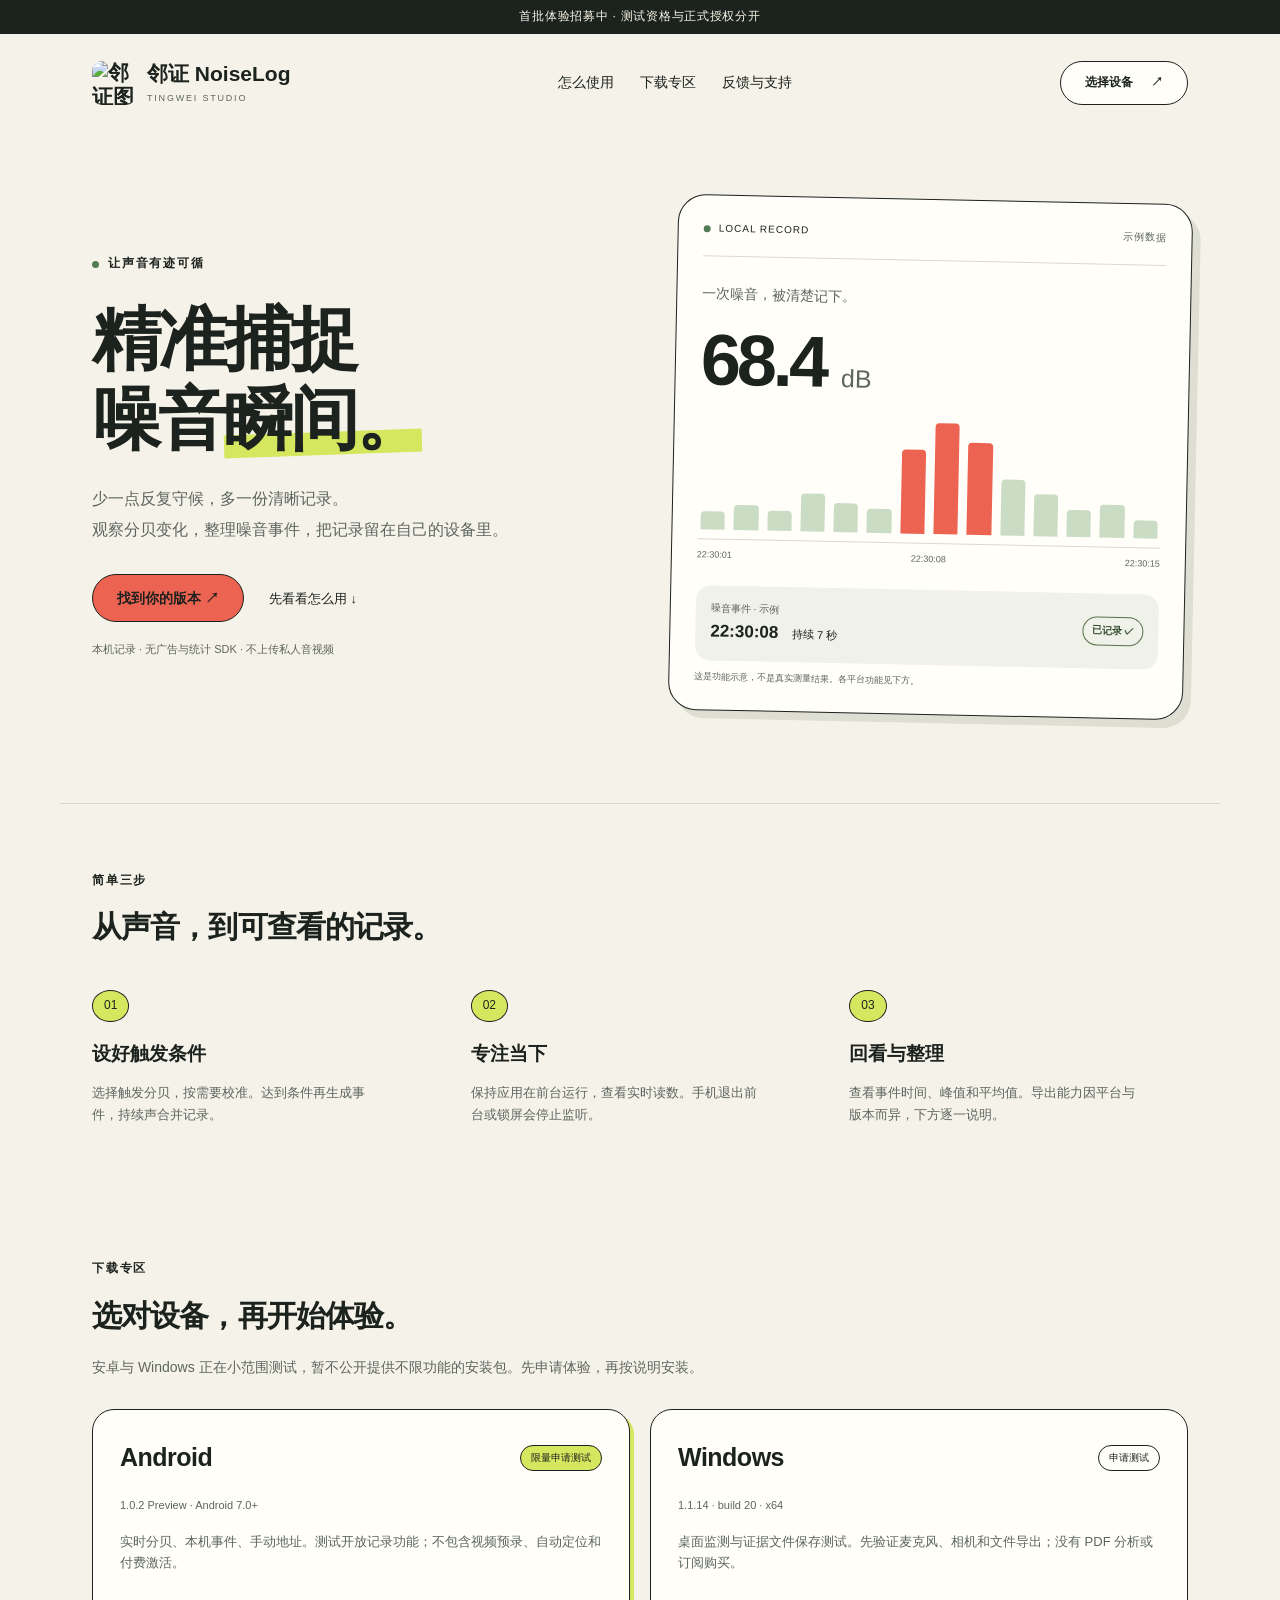
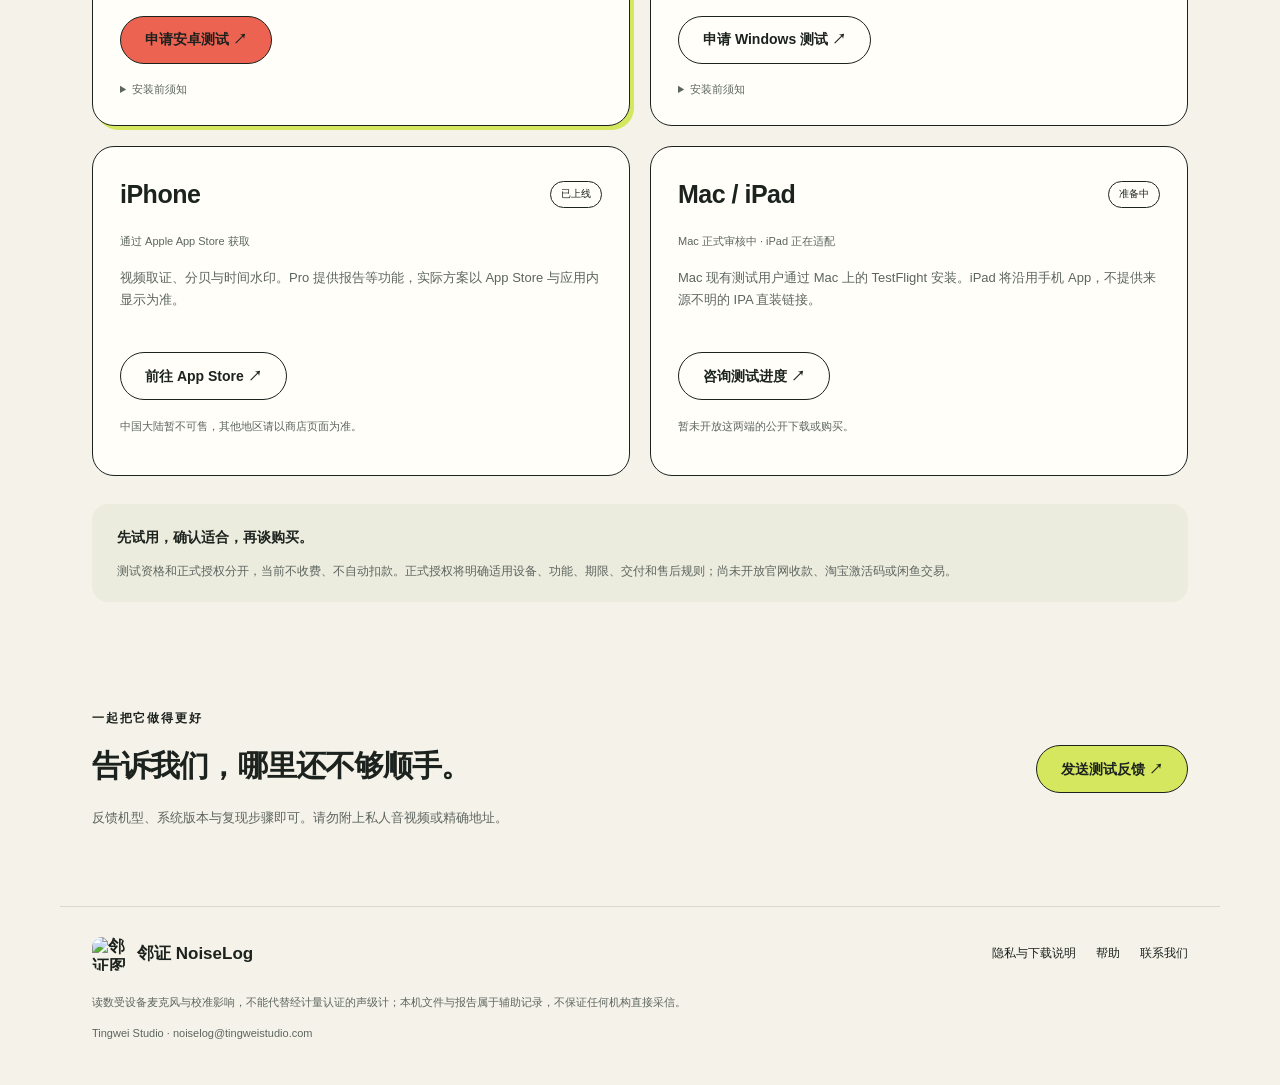
==== index.html @ 9f9c17ed "Add files via upload" ====
<!doctype html>
<html lang="zh-CN"><head><meta charset="utf-8"><meta name="viewport" content="width=device-width, initial-scale=1"><meta name="description" content="邻证 NoiseLog，在设备本机观察声音、记录噪音事件。查看各平台的下载与测试进度。"><title>邻证 NoiseLog · 捕捉噪音瞬间</title><link rel="stylesheet" href="styles.css"></head>
<body><div class="preview-note">首批体验招募中 · 测试资格与正式授权分开</div>
<header class="shell nav"><a class="brand" href="index.html"><img src="assets/noiselog-icon.png" alt="邻证图标" width="44" height="44"><span>邻证 <b>NoiseLog</b><small>TINGWEI STUDIO</small></span></a><nav aria-label="主导航"><a href="#how">怎么使用</a><a href="#downloads">下载专区</a><a href="support.html">反馈与支持</a></nav><a class="button small" href="#downloads">选择设备 <span aria-hidden="true">↗</span></a></header>
<main><section class="shell hero"><div><p class="eyebrow"><span></span> 让声音有迹可循</p><h1>精准捕捉<br>噪音<span class="highlight">瞬间。</span></h1><p class="lead">少一点反复守候，多一份清晰记录。<br>观察分贝变化，整理噪音事件，把记录留在自己的设备里。</p><div class="hero-actions"><a class="button coral" href="#downloads">找到你的版本 ↗</a><a class="text-link" href="#how">先看看怎么用 ↓</a></div><p class="fine">本机记录 · 无广告与统计 SDK · 不上传私人音视频</p></div>
<div class="product-visual" aria-label="噪音事件示意图"><div class="visual-top"><span class="tiny-dot"></span> LOCAL RECORD <span>示例数据</span></div><div class="meter-label">一次噪音，被清楚记下。</div><div class="meter-value">68.4 <span>dB</span></div><div class="chart" aria-hidden="true"><i style="--h:15%"></i><i style="--h:21%"></i><i style="--h:17%"></i><i style="--h:32%"></i><i style="--h:25%"></i><i style="--h:20%"></i><i style="--h:72%"></i><i style="--h:95%"></i><i style="--h:79%"></i><i style="--h:48%"></i><i style="--h:36%"></i><i style="--h:23%"></i><i style="--h:28%"></i><i style="--h:15%"></i></div><div class="times"><span>22:30:01</span><span>22:30:08</span><span>22:30:15</span></div><div class="event"><div><small>噪音事件 · 示例</small><strong>22:30:08 <span>持续 7 秒</span></strong></div><b>已记录 ✓</b></div><p class="visual-note">这是功能示意，不是真实测量结果。各平台功能见下方。</p></div></section>
<section id="how" class="shell how"><div class="section-heading"><p class="eyebrow">简单三步</p><h2>从声音，到可查看的记录。</h2></div><div class="steps"><article><span class="step-no">01</span><h3>设好触发条件</h3><p>选择触发分贝，按需要校准。达到条件再生成事件，持续声合并记录。</p></article><article><span class="step-no">02</span><h3>专注当下</h3><p>保持应用在前台运行，查看实时读数。手机退出前台或锁屏会停止监听。</p></article><article><span class="step-no">03</span><h3>回看与整理</h3><p>查看事件时间、峰值和平均值。导出能力因平台与版本而异，下方逐一说明。</p></article></div></section>
<section id="downloads" class="shell downloads"><div class="section-heading"><p class="eyebrow">下载专区</p><h2>选对设备，再开始体验。</h2><p>安卓与 Windows 正在小范围测试，暂不公开提供不限功能的安装包。先申请体验，再按说明安装。</p></div><div class="download-grid">
<article class="download-card featured"><div class="card-heading"><h3>Android</h3><span class="badge lime">限量申请测试</span></div><p class="version">1.0.2 Preview · Android 7.0+</p><p>实时分贝、本机事件、手动地址。测试开放记录功能；不包含视频预录、自动定位和付费激活。</p><a class="button coral" href="mailto:noiselog@tingweistudio.com?subject=申请安卓测试&amp;body=手机型号：%0A系统版本：%0A希望测试的功能：">申请安卓测试 ↗</a><details><summary>安装前须知</summary><p>收到申请后按批次确认测试资格，资格确认不等于邮件已自动发出。测试功能不等于购买正式授权，安装方式与已知问题随包说明。华为设备需先确认系统是否支持 Android APK，不能保证 HarmonyOS NEXT 兼容。</p></details></article>
<article class="download-card"><div class="card-heading"><h3>Windows</h3><span class="badge">申请测试</span></div><p class="version">1.1.14 · build 20 · x64</p><p>桌面监测与证据文件保存测试。先验证麦克风、相机和文件导出；没有 PDF 分析或订阅购买。</p><a class="button" href="mailto:noiselog@tingweistudio.com?subject=申请Windows测试&amp;body=电脑型号：%0AWindows版本：%0A希望测试的功能：">申请 Windows 测试 ↗</a><details><summary>安装前须知</summary><p>适用于兼容的 Windows 10/11 x64 设备。当前安装包未做可信代码签名，且尚待 Windows 真机验收。遇到系统安全提示先核对来源，不关闭整体安全防护。</p></details></article>
<article class="download-card"><div class="card-heading"><h3>iPhone</h3><span class="badge">已上线</span></div><p class="version">通过 Apple App Store 获取</p><p>视频取证、分贝与时间水印。Pro 提供报告等功能，实际方案以 App Store 与应用内显示为准。</p><a class="button" href="https://apps.apple.com/app/id6823163668" rel="noopener noreferrer" target="_blank">前往 App Store ↗</a><p class="fine">中国大陆暂不可售，其他地区请以商店页面为准。</p></article>
<article class="download-card"><div class="card-heading"><h3>Mac / iPad</h3><span class="badge">准备中</span></div><p class="version">Mac 正式审核中 · iPad 正在适配</p><p>Mac 现有测试用户通过 Mac 上的 TestFlight 安装。iPad 将沿用手机 App，不提供来源不明的 IPA 直装链接。</p><a class="button" href="mailto:noiselog@tingweistudio.com?subject=邻证测试咨询">咨询测试进度 ↗</a><p class="fine">暂未开放这两端的公开下载或购买。</p></article>
</div><div class="download-note"><strong>先试用，确认适合，再谈购买。</strong><p>测试资格和正式授权分开，当前不收费、不自动扣款。正式授权将明确适用设备、功能、期限、交付和售后规则；尚未开放官网收款、淘宝激活码或闲鱼交易。</p></div></section>
<section class="shell closing"><div><p class="eyebrow">一起把它做得更好</p><h2>告诉我们，哪里还不够顺手。</h2><p>反馈机型、系统版本与复现步骤即可。请勿附上私人音视频或精确地址。</p></div><a class="button lime-button" href="mailto:noiselog@tingweistudio.com?subject=邻证测试反馈">发送测试反馈 ↗</a></section></main>
<footer class="shell"><div class="footer-top"><a class="brand" href="index.html"><img src="assets/noiselog-icon.png" width="34" height="34" alt="邻证图标"><span>邻证 NoiseLog</span></a><div><a href="privacy.html">隐私与下载说明</a><a href="support.html">帮助</a><a href="mailto:noiselog@tingweistudio.com">联系我们</a></div></div><p class="fine">读数受设备麦克风与校准影响，不能代替经计量认证的声级计；本机文件与报告属于辅助记录，不保证任何机构直接采信。</p><p class="fine">Tingwei Studio · noiselog@tingweistudio.com</p></footer></body></html>
---- styles.css ----
:root{--bg:#f5f3e9;--ink:#1c221e;--muted:#5d655f;--coral:#ed6352;--lime:#d5e75e;--line:#d9dacf;--white:#fffef9}*{box-sizing:border-box}html{scroll-behavior:smooth;scroll-padding-top:24px}body{margin:0;background:var(--bg);color:var(--ink);font-family:-apple-system,BlinkMacSystemFont,"PingFang SC","Microsoft YaHei",sans-serif;line-height:1.65}a{color:inherit;text-decoration:none}a:focus-visible,summary:focus-visible{outline:3px solid #227a66;outline-offset:5px}img{display:block;max-width:100%}.shell{max-width:1160px;margin:auto;padding:0 32px}.preview-note{background:var(--ink);color:#f7f5e8;text-align:center;font-size:12px;padding:7px 12px;letter-spacing:.06em}.nav{display:flex;align-items:center;justify-content:space-between;gap:25px;padding-top:27px;padding-bottom:27px}.brand{display:flex;align-items:center;gap:11px;font-size:21px;font-weight:700;line-height:1.15;flex-shrink:0}.brand img{border-radius:10px}.brand small{display:block;font-size:9px;font-weight:500;letter-spacing:.2em;margin-top:7px;color:var(--muted)}nav{display:flex;gap:26px;font-size:14px}nav a:hover,.text-link:hover{color:#a93226}.button{min-height:48px;display:inline-flex;justify-content:center;align-items:center;gap:18px;padding:11px 24px;border:1.5px solid var(--ink);border-radius:999px;font-size:14px;font-weight:600;background:var(--white);transition:transform .15s,box-shadow .15s}.button:hover{transform:translateY(-2px);box-shadow:3px 3px 0 var(--ink)}.small{font-size:12px;min-height:40px}.coral{background:var(--coral);color:#1d211e}.hero{display:grid;grid-template-columns:1fr 1fr;gap:66px;align-items:center;padding-top:67px;padding-bottom:88px}.eyebrow{font-size:12px;letter-spacing:.15em;font-weight:600;display:flex;gap:9px;align-items:center}.eyebrow span,.tiny-dot{width:7px;height:7px;border-radius:50%;display:inline-block;background:#527c55}h1{font-size:clamp(48px,5.4vw,72px);line-height:1.16;letter-spacing:-.045em;margin:25px 0;font-weight:750}.highlight{position:relative;isolation:isolate;white-space:nowrap}.highlight:after{content:"";position:absolute;left:0;right:0;bottom:4px;height:29%;background:var(--lime);z-index:-1;transform:rotate(-2deg)}.lead{font-size:16px;line-height:1.9;color:var(--muted)}.hero-actions{display:flex;align-items:center;gap:25px;margin:29px 0 18px}.text-link{font-size:13px}.fine{font-size:11px;line-height:1.8;color:var(--muted)}.product-visual{background:#fffef9;border:1.5px solid var(--ink);border-radius:28px;padding:25px;box-shadow:8px 8px 0 #deded2;transform:rotate(1.2deg)}.visual-top{font-size:10px;letter-spacing:.1em;display:flex;align-items:center;gap:8px;border-bottom:1px solid var(--line);padding-bottom:18px}.visual-top span:last-child{margin-left:auto;color:var(--muted)}.meter-label{font-size:14px;margin-top:26px;color:var(--muted)}.meter-value{font-size:72px;font-weight:650;line-height:1.5;letter-spacing:-.055em;font-variant-numeric:tabular-nums}.meter-value span{font-size:25px;letter-spacing:0;color:var(--muted);font-weight:500}.chart{height:126px;display:flex;gap:9px;align-items:flex-end;border-bottom:1px solid var(--line);padding:0 3px 9px}.chart i{height:var(--h);flex:1;background:#cbdcc4;border-radius:4px 4px 0 0}.chart i:nth-child(n+7):nth-child(-n+9){background:var(--coral)}.times{display:flex;justify-content:space-between;color:var(--muted);font-size:9px;margin-top:8px;font-variant-numeric:tabular-nums}.event{display:flex;align-items:center;justify-content:space-between;background:#f0f1e8;border-radius:15px;margin-top:24px;padding:15px}.event small{display:block;font-size:10px;color:var(--muted)}.event strong{font-size:17px;font-weight:600}.event strong span{font-size:11px;font-weight:400;margin-left:9px}.event b{font-size:10px;padding:5px 8px;border:1px solid #58724a;border-radius:999px;color:#365034}.visual-note{font-size:9px;color:var(--muted);margin-bottom:0}.how{border-top:1px solid var(--line);padding-top:55px;padding-bottom:64px}.section-heading h2,.closing h2{font-size:30px;font-weight:650;letter-spacing:-.03em;margin:10px 0 16px}.section-heading p:last-child{font-size:14px;color:var(--muted)}.steps{display:grid;grid-template-columns:repeat(3,1fr);gap:40px;margin-top:38px}.step-no{font-size:12px;display:inline-block;border:1px solid var(--ink);border-radius:50%;padding:5px 11px;background:var(--lime)}h3{font-size:19px;font-weight:650;margin:16px 0 9px}.steps p{font-size:13px;color:var(--muted);max-width:290px}.downloads{padding-top:45px;padding-bottom:60px}.download-grid{display:grid;grid-template-columns:repeat(2,1fr);gap:20px;margin-top:30px}.download-card{display:flex;flex-direction:column;gap:6px;padding:27px;border:1.5px solid var(--ink);border-radius:22px;background:var(--white)}.download-card.featured{box-shadow:4px 4px 0 var(--lime)}.card-heading{display:flex;align-items:center;justify-content:space-between;gap:12px}.card-heading h3{margin:0;font-size:25px;letter-spacing:-.02em}.badge{font-size:10px;border:1px solid var(--ink);border-radius:999px;padding:4px 10px;white-space:nowrap}.lime{background:var(--lime)}.version{font-size:11px;color:var(--muted);margin-bottom:3px}.download-card>p:not(.version):not(.fine){color:var(--muted);font-size:13px;min-height:65px;margin:8px 0 14px}.download-card .button{align-self:flex-start;margin-top:auto}.download-card details{font-size:11px;color:var(--muted);margin-top:10px}.download-card summary{cursor:pointer}.download-card details p{line-height:1.8}.download-note{margin-top:28px;padding:20px 25px;background:#ececde;border-radius:16px}.download-note strong{font-size:14px}.download-note p{font-size:12px;color:var(--muted);margin-bottom:0}.closing{display:flex;align-items:center;justify-content:space-between;gap:30px;padding-top:35px;padding-bottom:65px}.closing p:not(.eyebrow){font-size:13px;color:var(--muted)}.lime-button{background:var(--lime);flex-shrink:0}footer{border-top:1px solid var(--line);padding-top:30px!important;padding-bottom:30px!important}.footer-top{display:flex;align-items:center;justify-content:space-between;margin-bottom:22px}.footer-top .brand{font-size:17px}.footer-top>div{display:flex;gap:20px;font-size:12px}.document{max-width:760px;padding-top:35px;padding-bottom:55px}.document h1{font-size:39px}.document h2{font-size:21px;margin-top:30px}.document p,.document li{font-size:14px;color:var(--muted)}.document a{text-decoration:underline}@media(max-width:780px){.shell{padding-left:22px;padding-right:22px}.nav{padding-top:20px;padding-bottom:20px}.nav nav{display:none}.brand{font-size:18px}.brand img{width:38px;height:38px}.hero{grid-template-columns:1fr;gap:38px;padding-top:32px;padding-bottom:55px}.hero h1{font-size:56px}.product-visual{max-width:530px;width:100%;margin:auto;transform:none}.steps{grid-template-columns:1fr;gap:18px;margin-top:25px}.steps article{border-top:1px solid var(--line);padding-top:18px}.steps p{max-width:none}.steps h3{display:inline-block;margin-left:12px}.download-grid{grid-template-columns:1fr}.download-card{padding:23px}.closing{display:block}.closing .button{margin-top:16px}.section-heading h2,.closing h2{font-size:26px}.footer-top{display:block}.footer-top>div{margin-top:20px}.hero-actions{gap:16px}.hero-actions .button{padding:11px 19px}.nav .button{padding:8px 14px;gap:8px}}@media(prefers-reduced-motion:reduce){html{scroll-behavior:auto}.button{transition:none}}
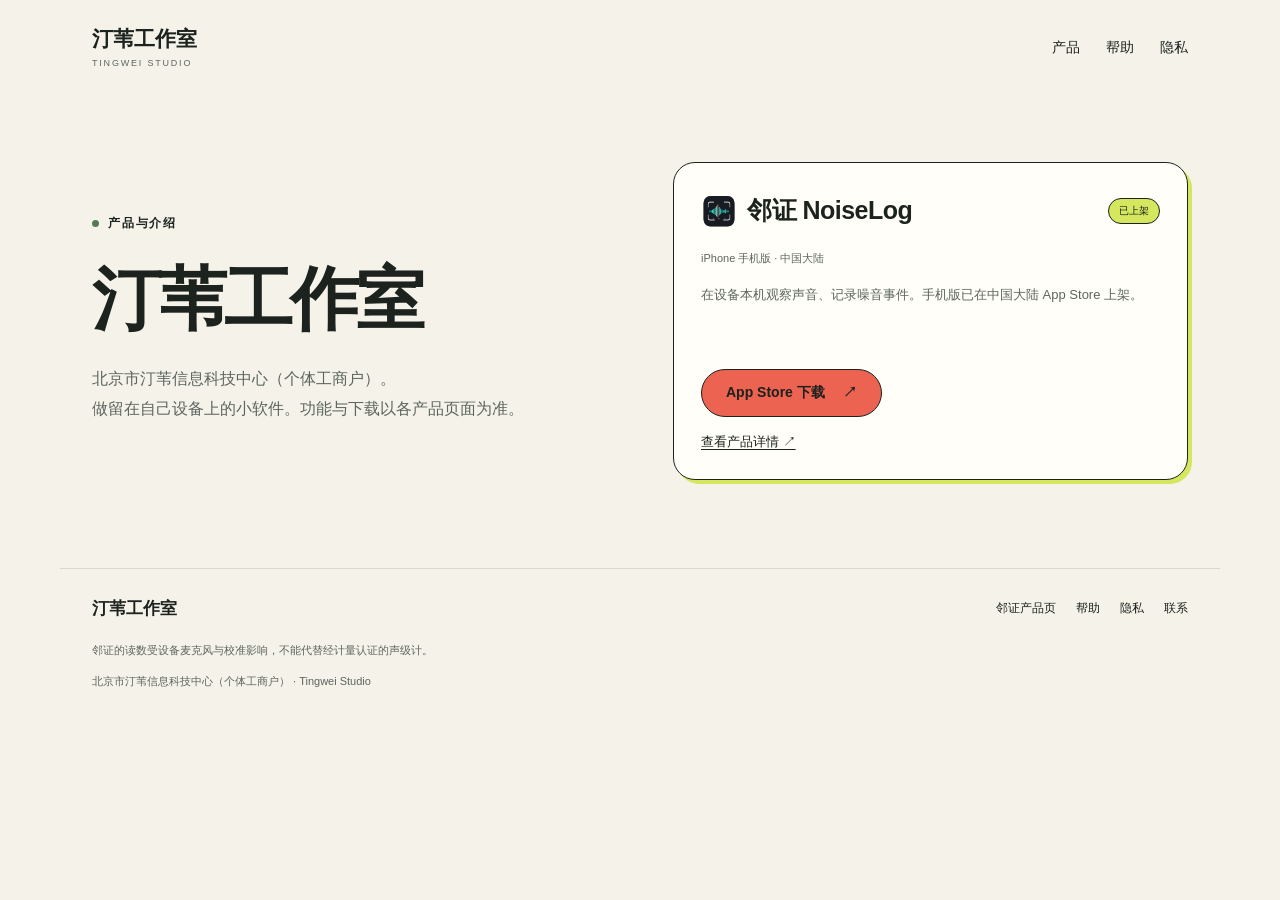
==== commit 3765076b: "Point the studio site at the China App Store launch Replace the old NoiseLog preview page on the com" ====
--- a/index.html
+++ b/index.html
@@ -1,15 +1,42 @@
 <!doctype html>
-<html lang="zh-CN"><head><meta charset="utf-8"><meta name="viewport" content="width=device-width, initial-scale=1"><meta name="description" content="邻证 NoiseLog，在设备本机观察声音、记录噪音事件。查看各平台的下载与测试进度。"><title>邻证 NoiseLog · 捕捉噪音瞬间</title><link rel="stylesheet" href="styles.css"></head>
-<body><div class="preview-note">首批体验招募中 · 测试资格与正式授权分开</div>
-<header class="shell nav"><a class="brand" href="index.html"><img src="assets/noiselog-icon.png" alt="邻证图标" width="44" height="44"><span>邻证 <b>NoiseLog</b><small>TINGWEI STUDIO</small></span></a><nav aria-label="主导航"><a href="#how">怎么使用</a><a href="#downloads">下载专区</a><a href="support.html">反馈与支持</a></nav><a class="button small" href="#downloads">选择设备 <span aria-hidden="true">↗</span></a></header>
-<main><section class="shell hero"><div><p class="eyebrow"><span></span> 让声音有迹可循</p><h1>精准捕捉<br>噪音<span class="highlight">瞬间。</span></h1><p class="lead">少一点反复守候，多一份清晰记录。<br>观察分贝变化，整理噪音事件，把记录留在自己的设备里。</p><div class="hero-actions"><a class="button coral" href="#downloads">找到你的版本 ↗</a><a class="text-link" href="#how">先看看怎么用 ↓</a></div><p class="fine">本机记录 · 无广告与统计 SDK · 不上传私人音视频</p></div>
-<div class="product-visual" aria-label="噪音事件示意图"><div class="visual-top"><span class="tiny-dot"></span> LOCAL RECORD <span>示例数据</span></div><div class="meter-label">一次噪音，被清楚记下。</div><div class="meter-value">68.4 <span>dB</span></div><div class="chart" aria-hidden="true"><i style="--h:15%"></i><i style="--h:21%"></i><i style="--h:17%"></i><i style="--h:32%"></i><i style="--h:25%"></i><i style="--h:20%"></i><i style="--h:72%"></i><i style="--h:95%"></i><i style="--h:79%"></i><i style="--h:48%"></i><i style="--h:36%"></i><i style="--h:23%"></i><i style="--h:28%"></i><i style="--h:15%"></i></div><div class="times"><span>22:30:01</span><span>22:30:08</span><span>22:30:15</span></div><div class="event"><div><small>噪音事件 · 示例</small><strong>22:30:08 <span>持续 7 秒</span></strong></div><b>已记录 ✓</b></div><p class="visual-note">这是功能示意，不是真实测量结果。各平台功能见下方。</p></div></section>
-<section id="how" class="shell how"><div class="section-heading"><p class="eyebrow">简单三步</p><h2>从声音，到可查看的记录。</h2></div><div class="steps"><article><span class="step-no">01</span><h3>设好触发条件</h3><p>选择触发分贝，按需要校准。达到条件再生成事件，持续声合并记录。</p></article><article><span class="step-no">02</span><h3>专注当下</h3><p>保持应用在前台运行，查看实时读数。手机退出前台或锁屏会停止监听。</p></article><article><span class="step-no">03</span><h3>回看与整理</h3><p>查看事件时间、峰值和平均值。导出能力因平台与版本而异，下方逐一说明。</p></article></div></section>
-<section id="downloads" class="shell downloads"><div class="section-heading"><p class="eyebrow">下载专区</p><h2>选对设备，再开始体验。</h2><p>安卓与 Windows 正在小范围测试，暂不公开提供不限功能的安装包。先申请体验，再按说明安装。</p></div><div class="download-grid">
-<article class="download-card featured"><div class="card-heading"><h3>Android</h3><span class="badge lime">限量申请测试</span></div><p class="version">1.0.2 Preview · Android 7.0+</p><p>实时分贝、本机事件、手动地址。测试开放记录功能；不包含视频预录、自动定位和付费激活。</p><a class="button coral" href="mailto:noiselog@tingweistudio.com?subject=申请安卓测试&amp;body=手机型号：%0A系统版本：%0A希望测试的功能：">申请安卓测试 ↗</a><details><summary>安装前须知</summary><p>收到申请后按批次确认测试资格，资格确认不等于邮件已自动发出。测试功能不等于购买正式授权，安装方式与已知问题随包说明。华为设备需先确认系统是否支持 Android APK，不能保证 HarmonyOS NEXT 兼容。</p></details></article>
-<article class="download-card"><div class="card-heading"><h3>Windows</h3><span class="badge">申请测试</span></div><p class="version">1.1.14 · build 20 · x64</p><p>桌面监测与证据文件保存测试。先验证麦克风、相机和文件导出；没有 PDF 分析或订阅购买。</p><a class="button" href="mailto:noiselog@tingweistudio.com?subject=申请Windows测试&amp;body=电脑型号：%0AWindows版本：%0A希望测试的功能：">申请 Windows 测试 ↗</a><details><summary>安装前须知</summary><p>适用于兼容的 Windows 10/11 x64 设备。当前安装包未做可信代码签名，且尚待 Windows 真机验收。遇到系统安全提示先核对来源，不关闭整体安全防护。</p></details></article>
-<article class="download-card"><div class="card-heading"><h3>iPhone</h3><span class="badge">已上线</span></div><p class="version">通过 Apple App Store 获取</p><p>视频取证、分贝与时间水印。Pro 提供报告等功能，实际方案以 App Store 与应用内显示为准。</p><a class="button" href="https://apps.apple.com/app/id6823163668" rel="noopener noreferrer" target="_blank">前往 App Store ↗</a><p class="fine">中国大陆暂不可售，其他地区请以商店页面为准。</p></article>
-<article class="download-card"><div class="card-heading"><h3>Mac / iPad</h3><span class="badge">准备中</span></div><p class="version">Mac 正式审核中 · iPad 正在适配</p><p>Mac 现有测试用户通过 Mac 上的 TestFlight 安装。iPad 将沿用手机 App，不提供来源不明的 IPA 直装链接。</p><a class="button" href="mailto:noiselog@tingweistudio.com?subject=邻证测试咨询">咨询测试进度 ↗</a><p class="fine">暂未开放这两端的公开下载或购买。</p></article>
-</div><div class="download-note"><strong>先试用，确认适合，再谈购买。</strong><p>测试资格和正式授权分开，当前不收费、不自动扣款。正式授权将明确适用设备、功能、期限、交付和售后规则；尚未开放官网收款、淘宝激活码或闲鱼交易。</p></div></section>
-<section class="shell closing"><div><p class="eyebrow">一起把它做得更好</p><h2>告诉我们，哪里还不够顺手。</h2><p>反馈机型、系统版本与复现步骤即可。请勿附上私人音视频或精确地址。</p></div><a class="button lime-button" href="mailto:noiselog@tingweistudio.com?subject=邻证测试反馈">发送测试反馈 ↗</a></section></main>
-<footer class="shell"><div class="footer-top"><a class="brand" href="index.html"><img src="assets/noiselog-icon.png" width="34" height="34" alt="邻证图标"><span>邻证 NoiseLog</span></a><div><a href="privacy.html">隐私与下载说明</a><a href="support.html">帮助</a><a href="mailto:noiselog@tingweistudio.com">联系我们</a></div></div><p class="fine">读数受设备麦克风与校准影响，不能代替经计量认证的声级计；本机文件与报告属于辅助记录，不保证任何机构直接采信。</p><p class="fine">Tingwei Studio · noiselog@tingweistudio.com</p></footer></body></html>
+<html lang="zh-CN">
+<head>
+<meta charset="utf-8">
+<meta name="viewport" content="width=device-width, initial-scale=1">
+<meta name="description" content="北京市汀苇信息科技中心（个体工商户）。邻证 NoiseLog 手机版已在中国大陆 App Store 上架。">
+<title>汀苇工作室 · Tingwei Studio</title>
+<link rel="stylesheet" href="styles.css">
+</head>
+<body>
+<header class="shell nav">
+<a class="brand" href="index.html"><span>汀苇工作室<small>TINGWEI STUDIO</small></span></a>
+<nav aria-label="主导航"><a href="#noiselog">产品</a><a href="support.html">帮助</a><a href="privacy.html">隐私</a></nav>
+</header>
+<main>
+<section class="shell hero studio">
+<div>
+<p class="eyebrow"><span></span> 产品与介绍</p>
+<h1>汀苇工作室</h1>
+<p class="lead">北京市汀苇信息科技中心（个体工商户）。<br>做留在自己设备上的小软件。功能与下载以各产品页面为准。</p>
+</div>
+<article class="download-card featured" id="noiselog">
+<div class="card-heading"><h3 class="with-icon"><img src="assets/noiselog-icon.png" alt="" width="36" height="36">邻证 NoiseLog</h3><span class="badge lime">已上架</span></div>
+<p class="version">iPhone 手机版 · 中国大陆</p>
+<p>在设备本机观察声音、记录噪音事件。手机版已在中国大陆 App Store 上架。</p>
+<div class="card-links">
+<a class="button coral" href="https://apps.apple.com/cn/app/邻证-noiselog-手机版/id6823163668" rel="noopener noreferrer" target="_blank">App Store 下载 <span aria-hidden="true">↗</span></a>
+<a class="text-link" href="https://noiselog.tingweistudio.com">查看产品详情 ↗</a>
+</div>
+</article>
+</section>
+</main>
+<footer class="shell">
+<div class="footer-top">
+<a class="brand" href="index.html"><span>汀苇工作室</span></a>
+<div><a href="https://noiselog.tingweistudio.com">邻证产品页</a><a href="support.html">帮助</a><a href="privacy.html">隐私</a><a href="mailto:noiselog@tingweistudio.com">联系</a></div>
+</div>
+<p class="fine">邻证的读数受设备麦克风与校准影响，不能代替经计量认证的声级计。</p>
+<p class="fine">北京市汀苇信息科技中心（个体工商户） · Tingwei Studio</p>
+</footer>
+</body>
+</html>
--- a/styles.css
+++ b/styles.css
@@ -1 +1 @@
-:root{--bg:#f5f3e9;--ink:#1c221e;--muted:#5d655f;--coral:#ed6352;--lime:#d5e75e;--line:#d9dacf;--white:#fffef9}*{box-sizing:border-box}html{scroll-behavior:smooth;scroll-padding-top:24px}body{margin:0;background:var(--bg);color:var(--ink);font-family:-apple-system,BlinkMacSystemFont,"PingFang SC","Microsoft YaHei",sans-serif;line-height:1.65}a{color:inherit;text-decoration:none}a:focus-visible,summary:focus-visible{outline:3px solid #227a66;outline-offset:5px}img{display:block;max-width:100%}.shell{max-width:1160px;margin:auto;padding:0 32px}.preview-note{background:var(--ink);color:#f7f5e8;text-align:center;font-size:12px;padding:7px 12px;letter-spacing:.06em}.nav{display:flex;align-items:center;justify-content:space-between;gap:25px;padding-top:27px;padding-bottom:27px}.brand{display:flex;align-items:center;gap:11px;font-size:21px;font-weight:700;line-height:1.15;flex-shrink:0}.brand img{border-radius:10px}.brand small{display:block;font-size:9px;font-weight:500;letter-spacing:.2em;margin-top:7px;color:var(--muted)}nav{display:flex;gap:26px;font-size:14px}nav a:hover,.text-link:hover{color:#a93226}.button{min-height:48px;display:inline-flex;justify-content:center;align-items:center;gap:18px;padding:11px 24px;border:1.5px solid var(--ink);border-radius:999px;font-size:14px;font-weight:600;background:var(--white);transition:transform .15s,box-shadow .15s}.button:hover{transform:translateY(-2px);box-shadow:3px 3px 0 var(--ink)}.small{font-size:12px;min-height:40px}.coral{background:var(--coral);color:#1d211e}.hero{display:grid;grid-template-columns:1fr 1fr;gap:66px;align-items:center;padding-top:67px;padding-bottom:88px}.eyebrow{font-size:12px;letter-spacing:.15em;font-weight:600;display:flex;gap:9px;align-items:center}.eyebrow span,.tiny-dot{width:7px;height:7px;border-radius:50%;display:inline-block;background:#527c55}h1{font-size:clamp(48px,5.4vw,72px);line-height:1.16;letter-spacing:-.045em;margin:25px 0;font-weight:750}.highlight{position:relative;isolation:isolate;white-space:nowrap}.highlight:after{content:"";position:absolute;left:0;right:0;bottom:4px;height:29%;background:var(--lime);z-index:-1;transform:rotate(-2deg)}.lead{font-size:16px;line-height:1.9;color:var(--muted)}.hero-actions{display:flex;align-items:center;gap:25px;margin:29px 0 18px}.text-link{font-size:13px}.fine{font-size:11px;line-height:1.8;color:var(--muted)}.product-visual{background:#fffef9;border:1.5px solid var(--ink);border-radius:28px;padding:25px;box-shadow:8px 8px 0 #deded2;transform:rotate(1.2deg)}.visual-top{font-size:10px;letter-spacing:.1em;display:flex;align-items:center;gap:8px;border-bottom:1px solid var(--line);padding-bottom:18px}.visual-top span:last-child{margin-left:auto;color:var(--muted)}.meter-label{font-size:14px;margin-top:26px;color:var(--muted)}.meter-value{font-size:72px;font-weight:650;line-height:1.5;letter-spacing:-.055em;font-variant-numeric:tabular-nums}.meter-value span{font-size:25px;letter-spacing:0;color:var(--muted);font-weight:500}.chart{height:126px;display:flex;gap:9px;align-items:flex-end;border-bottom:1px solid var(--line);padding:0 3px 9px}.chart i{height:var(--h);flex:1;background:#cbdcc4;border-radius:4px 4px 0 0}.chart i:nth-child(n+7):nth-child(-n+9){background:var(--coral)}.times{display:flex;justify-content:space-between;color:var(--muted);font-size:9px;margin-top:8px;font-variant-numeric:tabular-nums}.event{display:flex;align-items:center;justify-content:space-between;background:#f0f1e8;border-radius:15px;margin-top:24px;padding:15px}.event small{display:block;font-size:10px;color:var(--muted)}.event strong{font-size:17px;font-weight:600}.event strong span{font-size:11px;font-weight:400;margin-left:9px}.event b{font-size:10px;padding:5px 8px;border:1px solid #58724a;border-radius:999px;color:#365034}.visual-note{font-size:9px;color:var(--muted);margin-bottom:0}.how{border-top:1px solid var(--line);padding-top:55px;padding-bottom:64px}.section-heading h2,.closing h2{font-size:30px;font-weight:650;letter-spacing:-.03em;margin:10px 0 16px}.section-heading p:last-child{font-size:14px;color:var(--muted)}.steps{display:grid;grid-template-columns:repeat(3,1fr);gap:40px;margin-top:38px}.step-no{font-size:12px;display:inline-block;border:1px solid var(--ink);border-radius:50%;padding:5px 11px;background:var(--lime)}h3{font-size:19px;font-weight:650;margin:16px 0 9px}.steps p{font-size:13px;color:var(--muted);max-width:290px}.downloads{padding-top:45px;padding-bottom:60px}.download-grid{display:grid;grid-template-columns:repeat(2,1fr);gap:20px;margin-top:30px}.download-card{display:flex;flex-direction:column;gap:6px;padding:27px;border:1.5px solid var(--ink);border-radius:22px;background:var(--white)}.download-card.featured{box-shadow:4px 4px 0 var(--lime)}.card-heading{display:flex;align-items:center;justify-content:space-between;gap:12px}.card-heading h3{margin:0;font-size:25px;letter-spacing:-.02em}.badge{font-size:10px;border:1px solid var(--ink);border-radius:999px;padding:4px 10px;white-space:nowrap}.lime{background:var(--lime)}.version{font-size:11px;color:var(--muted);margin-bottom:3px}.download-card>p:not(.version):not(.fine){color:var(--muted);font-size:13px;min-height:65px;margin:8px 0 14px}.download-card .button{align-self:flex-start;margin-top:auto}.download-card details{font-size:11px;color:var(--muted);margin-top:10px}.download-card summary{cursor:pointer}.download-card details p{line-height:1.8}.download-note{margin-top:28px;padding:20px 25px;background:#ececde;border-radius:16px}.download-note strong{font-size:14px}.download-note p{font-size:12px;color:var(--muted);margin-bottom:0}.closing{display:flex;align-items:center;justify-content:space-between;gap:30px;padding-top:35px;padding-bottom:65px}.closing p:not(.eyebrow){font-size:13px;color:var(--muted)}.lime-button{background:var(--lime);flex-shrink:0}footer{border-top:1px solid var(--line);padding-top:30px!important;padding-bottom:30px!important}.footer-top{display:flex;align-items:center;justify-content:space-between;margin-bottom:22px}.footer-top .brand{font-size:17px}.footer-top>div{display:flex;gap:20px;font-size:12px}.document{max-width:760px;padding-top:35px;padding-bottom:55px}.document h1{font-size:39px}.document h2{font-size:21px;margin-top:30px}.document p,.document li{font-size:14px;color:var(--muted)}.document a{text-decoration:underline}@media(max-width:780px){.shell{padding-left:22px;padding-right:22px}.nav{padding-top:20px;padding-bottom:20px}.nav nav{display:none}.brand{font-size:18px}.brand img{width:38px;height:38px}.hero{grid-template-columns:1fr;gap:38px;padding-top:32px;padding-bottom:55px}.hero h1{font-size:56px}.product-visual{max-width:530px;width:100%;margin:auto;transform:none}.steps{grid-template-columns:1fr;gap:18px;margin-top:25px}.steps article{border-top:1px solid var(--line);padding-top:18px}.steps p{max-width:none}.steps h3{display:inline-block;margin-left:12px}.download-grid{grid-template-columns:1fr}.download-card{padding:23px}.closing{display:block}.closing .button{margin-top:16px}.section-heading h2,.closing h2{font-size:26px}.footer-top{display:block}.footer-top>div{margin-top:20px}.hero-actions{gap:16px}.hero-actions .button{padding:11px 19px}.nav .button{padding:8px 14px;gap:8px}}@media(prefers-reduced-motion:reduce){html{scroll-behavior:auto}.button{transition:none}}
+:root{--bg:#f5f3e9;--ink:#1c221e;--muted:#5d655f;--coral:#ed6352;--lime:#d5e75e;--line:#d9dacf;--white:#fffef9}*{box-sizing:border-box}html{scroll-behavior:smooth;scroll-padding-top:24px}body{margin:0;background:var(--bg);color:var(--ink);font-family:-apple-system,BlinkMacSystemFont,"PingFang SC","Microsoft YaHei",sans-serif;line-height:1.65}a{color:inherit;text-decoration:none}a:focus-visible,summary:focus-visible{outline:3px solid #227a66;outline-offset:5px}img{display:block;max-width:100%}.shell{max-width:1160px;margin:auto;padding:0 32px}.preview-note{background:var(--ink);color:#f7f5e8;text-align:center;font-size:12px;padding:7px 12px;letter-spacing:.06em}.nav{display:flex;align-items:center;justify-content:space-between;gap:25px;padding-top:27px;padding-bottom:27px}.brand{display:flex;align-items:center;gap:11px;font-size:21px;font-weight:700;line-height:1.15;flex-shrink:0}.brand img{border-radius:10px}.brand small{display:block;font-size:9px;font-weight:500;letter-spacing:.2em;margin-top:7px;color:var(--muted)}nav{display:flex;gap:26px;font-size:14px}nav a:hover,.text-link:hover{color:#a93226}.button{min-height:48px;display:inline-flex;justify-content:center;align-items:center;gap:18px;padding:11px 24px;border:1.5px solid var(--ink);border-radius:999px;font-size:14px;font-weight:600;background:var(--white);transition:transform .15s,box-shadow .15s}.button:hover{transform:translateY(-2px);box-shadow:3px 3px 0 var(--ink)}.small{font-size:12px;min-height:40px}.coral{background:var(--coral);color:#1d211e}.hero{display:grid;grid-template-columns:1fr 1fr;gap:66px;align-items:center;padding-top:67px;padding-bottom:88px}.hero.studio .download-card{align-self:center}.with-icon{display:flex;align-items:center;gap:10px}.with-icon img{width:36px;height:36px;border-radius:9px}.card-links{display:flex;flex-direction:column;align-items:flex-start;gap:14px;margin-top:auto}.card-links .button{margin-top:0}.card-links .text-link{text-decoration:underline;text-underline-offset:3px}.eyebrow{font-size:12px;letter-spacing:.15em;font-weight:600;display:flex;gap:9px;align-items:center}.eyebrow span,.tiny-dot{width:7px;height:7px;border-radius:50%;display:inline-block;background:#527c55}h1{font-size:clamp(48px,5.4vw,72px);line-height:1.16;letter-spacing:-.045em;margin:25px 0;font-weight:750}.highlight{position:relative;isolation:isolate;white-space:nowrap}.highlight:after{content:"";position:absolute;left:0;right:0;bottom:4px;height:29%;background:var(--lime);z-index:-1;transform:rotate(-2deg)}.lead{font-size:16px;line-height:1.9;color:var(--muted)}.hero-actions{display:flex;align-items:center;gap:25px;margin:29px 0 18px}.text-link{font-size:13px}.fine{font-size:11px;line-height:1.8;color:var(--muted)}.product-visual{background:#fffef9;border:1.5px solid var(--ink);border-radius:28px;padding:25px;box-shadow:8px 8px 0 #deded2;transform:rotate(1.2deg)}.visual-top{font-size:10px;letter-spacing:.1em;display:flex;align-items:center;gap:8px;border-bottom:1px solid var(--line);padding-bottom:18px}.visual-top span:last-child{margin-left:auto;color:var(--muted)}.meter-label{font-size:14px;margin-top:26px;color:var(--muted)}.meter-value{font-size:72px;font-weight:650;line-height:1.5;letter-spacing:-.055em;font-variant-numeric:tabular-nums}.meter-value span{font-size:25px;letter-spacing:0;color:var(--muted);font-weight:500}.chart{height:126px;display:flex;gap:9px;align-items:flex-end;border-bottom:1px solid var(--line);padding:0 3px 9px}.chart i{height:var(--h);flex:1;background:#cbdcc4;border-radius:4px 4px 0 0}.chart i:nth-child(n+7):nth-child(-n+9){background:var(--coral)}.times{display:flex;justify-content:space-between;color:var(--muted);font-size:9px;margin-top:8px;font-variant-numeric:tabular-nums}.event{display:flex;align-items:center;justify-content:space-between;background:#f0f1e8;border-radius:15px;margin-top:24px;padding:15px}.event small{display:block;font-size:10px;color:var(--muted)}.event strong{font-size:17px;font-weight:600}.event strong span{font-size:11px;font-weight:400;margin-left:9px}.event b{font-size:10px;padding:5px 8px;border:1px solid #58724a;border-radius:999px;color:#365034}.visual-note{font-size:9px;color:var(--muted);margin-bottom:0}.how{border-top:1px solid var(--line);padding-top:55px;padding-bottom:64px}.section-heading h2,.closing h2{font-size:30px;font-weight:650;letter-spacing:-.03em;margin:10px 0 16px}.section-heading p:last-child{font-size:14px;color:var(--muted)}.steps{display:grid;grid-template-columns:repeat(3,1fr);gap:40px;margin-top:38px}.step-no{font-size:12px;display:inline-block;border:1px solid var(--ink);border-radius:50%;padding:5px 11px;background:var(--lime)}h3{font-size:19px;font-weight:650;margin:16px 0 9px}.steps p{font-size:13px;color:var(--muted);max-width:290px}.downloads{padding-top:45px;padding-bottom:60px}.download-grid{display:grid;grid-template-columns:repeat(2,1fr);gap:20px;margin-top:30px}.download-card{display:flex;flex-direction:column;gap:6px;padding:27px;border:1.5px solid var(--ink);border-radius:22px;background:var(--white)}.download-card.featured{box-shadow:4px 4px 0 var(--lime)}.card-heading{display:flex;align-items:center;justify-content:space-between;gap:12px}.card-heading h3{margin:0;font-size:25px;letter-spacing:-.02em}.badge{font-size:10px;border:1px solid var(--ink);border-radius:999px;padding:4px 10px;white-space:nowrap}.lime{background:var(--lime)}.version{font-size:11px;color:var(--muted);margin-bottom:3px}.download-card>p:not(.version):not(.fine){color:var(--muted);font-size:13px;min-height:65px;margin:8px 0 14px}.download-card .button{align-self:flex-start;margin-top:auto}.download-card .card-links .button{margin-top:0}.download-card details{font-size:11px;color:var(--muted);margin-top:10px}.download-card summary{cursor:pointer}.download-card details p{line-height:1.8}.download-note{margin-top:28px;padding:20px 25px;background:#ececde;border-radius:16px}.download-note strong{font-size:14px}.download-note p{font-size:12px;color:var(--muted);margin-bottom:0}.closing{display:flex;align-items:center;justify-content:space-between;gap:30px;padding-top:35px;padding-bottom:65px}.closing p:not(.eyebrow){font-size:13px;color:var(--muted)}.lime-button{background:var(--lime);flex-shrink:0}footer{border-top:1px solid var(--line);padding-top:30px!important;padding-bottom:30px!important}.footer-top{display:flex;align-items:center;justify-content:space-between;margin-bottom:22px}.footer-top .brand{font-size:17px}.footer-top>div{display:flex;gap:20px;font-size:12px}.document{max-width:760px;padding-top:35px;padding-bottom:55px}.document h1{font-size:39px}.document h2{font-size:21px;margin-top:30px}.document p,.document li{font-size:14px;color:var(--muted)}.document a{text-decoration:underline}@media(max-width:780px){.shell{padding-left:22px;padding-right:22px}.nav{padding-top:20px;padding-bottom:20px}.nav nav{display:none}.brand{font-size:18px}.brand img{width:38px;height:38px}.hero{grid-template-columns:1fr;gap:38px;padding-top:32px;padding-bottom:55px}.hero h1{font-size:56px}.product-visual{max-width:530px;width:100%;margin:auto;transform:none}.steps{grid-template-columns:1fr;gap:18px;margin-top:25px}.steps article{border-top:1px solid var(--line);padding-top:18px}.steps p{max-width:none}.steps h3{display:inline-block;margin-left:12px}.download-grid{grid-template-columns:1fr}.download-card{padding:23px}.closing{display:block}.closing .button{margin-top:16px}.section-heading h2,.closing h2{font-size:26px}.footer-top{display:block}.footer-top>div{margin-top:20px}.hero-actions{gap:16px}.hero-actions .button{padding:11px 19px}.nav .button{padding:8px 14px;gap:8px}}@media(prefers-reduced-motion:reduce){html{scroll-behavior:auto}.button{transition:none}}
